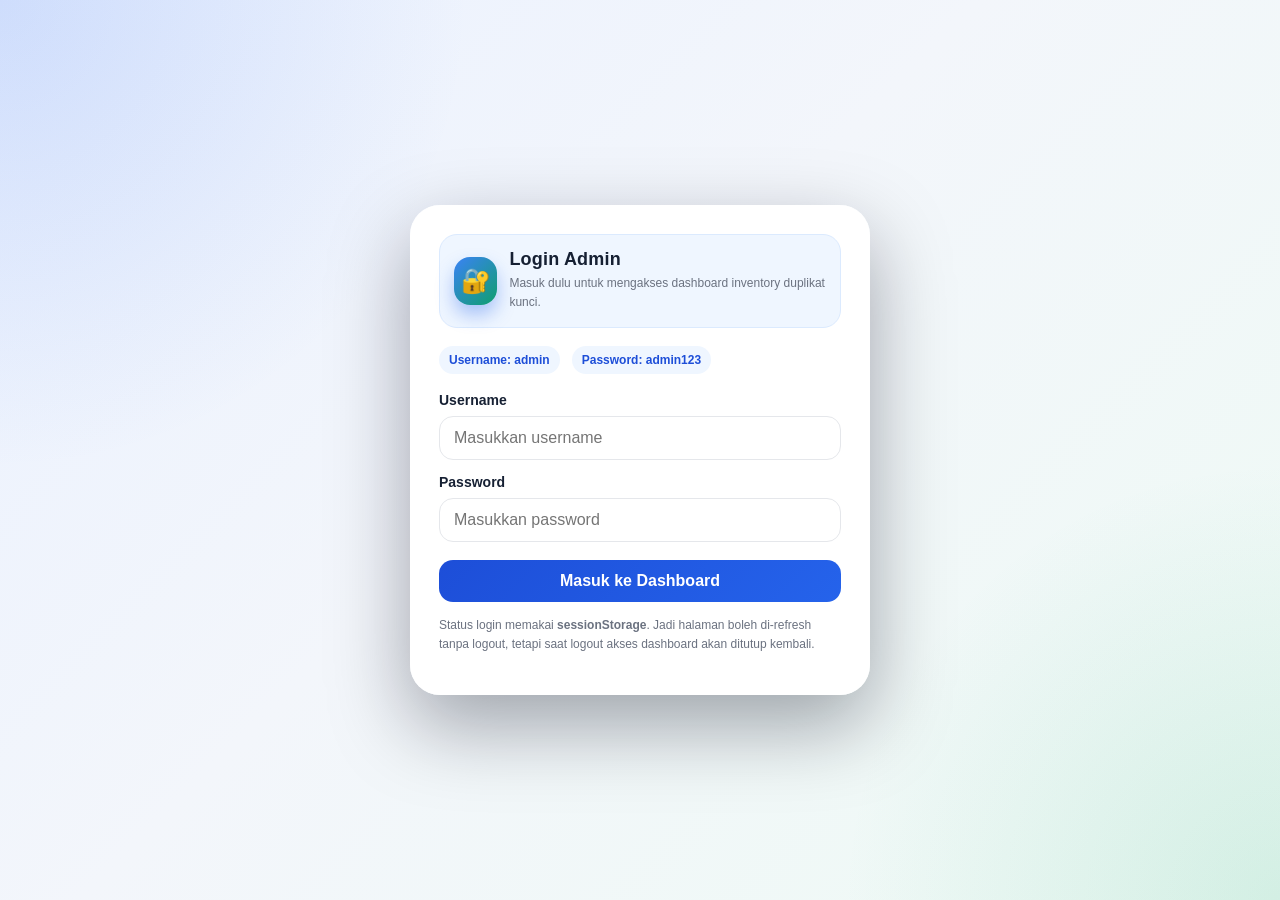
==== login.html @ 564424a2 "v2" ====
<!DOCTYPE html>
<html lang="id">
<head>
  <meta charset="UTF-8" />
  <meta name="viewport" content="width=device-width, initial-scale=1.0" />
  <title>Login Admin • KeyDup Inventory Pro</title>
  <link rel="stylesheet" href="styles.css" />
</head>
<body class="login-page">
  <main class="login-page-wrap">
    <div class="login-card">
      <div class="brand login-brand">
        <div class="brand-mark">🔐</div>
        <div>
          <h1>Login Admin</h1>
          <p>Masuk dulu untuk mengakses dashboard inventory duplikat kunci.</p>
        </div>
      </div>

      <div class="login-meta">
        <span class="pill">Username: admin</span>
        <span class="pill">Password: admin123</span>
      </div>

      <form id="loginForm">
        <div class="field">
          <label for="loginUsername">Username</label>
          <input class="input" id="loginUsername" autocomplete="username" placeholder="Masukkan username" required />
        </div>
        <div class="field" style="margin-top:14px">
          <label for="loginPassword">Password</label>
          <input class="input" id="loginPassword" type="password" autocomplete="current-password" placeholder="Masukkan password" required />
        </div>
        <button class="btn primary full" type="submit" style="margin-top:18px">Masuk ke Dashboard</button>
      </form>

      <p class="small login-note">
        Status login memakai <strong>sessionStorage</strong>. Jadi halaman boleh di-refresh tanpa logout, tetapi saat logout akses dashboard akan ditutup kembali.
      </p>
    </div>
  </main>

  <div class="toast-wrap" id="toastWrap"></div>
  <script src="auth.js"></script>
</body>
</html>
---- styles.css ----
:root{
      --bg:#f3f6fb;
      --surface:#ffffff;
      --surface-2:#f8fafc;
      --surface-3:#eef2ff;
      --text:#162033;
      --muted:#6b7280;
      --line:#e5e7eb;
      --primary:#1d4ed8;
      --primary-2:#2563eb;
      --primary-soft:#dbeafe;
      --success:#0f9f6e;
      --success-soft:#dcfce7;
      --danger:#dc2626;
      --danger-soft:#fee2e2;
      --warning:#d97706;
      --warning-soft:#ffedd5;
      --shadow:0 12px 30px rgba(15,23,42,.08);
      --radius:20px;
      --radius-sm:14px;
      --sidebar:280px;
    }
    *{box-sizing:border-box}
    html,body{height:100%}
    body{
      margin:0;
      font-family:Inter,Segoe UI,Roboto,Helvetica,Arial,sans-serif;
      color:var(--text);
      background:
        radial-gradient(circle at top left, rgba(37,99,235,.09), transparent 28%),
        radial-gradient(circle at bottom right, rgba(15,159,110,.08), transparent 26%),
        var(--bg);
    }
    button,input,select,textarea{font:inherit}
    a{text-decoration:none;color:inherit}
    .hidden{display:none !important}
    .app-shell{
      min-height:100vh;
      display:grid;
      grid-template-columns:var(--sidebar) 1fr;
    }
    .sidebar{
      position:sticky;
      top:0;
      height:100vh;
      padding:20px 16px;
      background:linear-gradient(180deg,#0f172a 0%, #14213d 100%);
      color:#fff;
      z-index:30;
      display:flex;
      flex-direction:column;
      gap:18px;
      box-shadow:20px 0 50px rgba(2,6,23,.15);
    }
    .brand{
      display:flex;
      align-items:center;
      gap:12px;
      padding:14px;
      border-radius:18px;
      background:rgba(255,255,255,.08);
      border:1px solid rgba(255,255,255,.08);
    }
    .brand-mark{
      width:48px;height:48px;border-radius:16px;
      display:grid;place-items:center;
      background:linear-gradient(135deg,#3b82f6,#0f9f6e);
      font-size:24px;
      box-shadow:0 10px 18px rgba(37,99,235,.35);
    }
    .brand h1{font-size:18px;margin:0;font-weight:800;letter-spacing:.2px}
    .brand p{margin:4px 0 0;color:rgba(255,255,255,.72);font-size:12px}
    .nav{
      display:flex;flex-direction:column;gap:8px;
      padding:6px 0;
    }
    .nav-btn{
      width:100%;
      border:none;
      background:transparent;
      color:rgba(255,255,255,.84);
      padding:14px 16px;
      border-radius:16px;
      display:flex;
      align-items:center;
      gap:12px;
      font-weight:700;
      text-align:left;
      cursor:pointer;
      transition:.2s ease;
    }
    .nav-btn:hover{background:rgba(255,255,255,.09);color:#fff}
    .nav-btn.active{
      background:linear-gradient(135deg, rgba(59,130,246,.28), rgba(15,159,110,.22));
      color:#fff;
      box-shadow:inset 0 0 0 1px rgba(255,255,255,.08);
    }
    .nav-icon{
      width:34px;height:34px;display:grid;place-items:center;
      border-radius:12px;background:rgba(255,255,255,.08);flex:none;font-size:16px
    }
    .sidebar-footer{
      margin-top:auto;
      padding:14px;
      border-radius:18px;
      background:rgba(255,255,255,.08);
      border:1px solid rgba(255,255,255,.08);
      font-size:13px;
      color:rgba(255,255,255,.74);
      line-height:1.55;
    }
    .main{
      min-width:0;
      display:flex;
      flex-direction:column;
    }
    .topbar{
      position:sticky;
      top:0;
      z-index:20;
      display:flex;
      align-items:center;
      justify-content:space-between;
      gap:14px;
      padding:16px 24px;
      background:rgba(243,246,251,.8);
      backdrop-filter:blur(14px);
      border-bottom:1px solid rgba(229,231,235,.75);
    }
    .topbar-left{display:flex;align-items:center;gap:14px;min-width:0}
    .topbar-right{display:flex;align-items:center;gap:10px;flex-wrap:wrap;justify-content:flex-end}
    .menu-btn{
      width:44px;height:44px;border:none;border-radius:14px;background:var(--surface);
      box-shadow:var(--shadow);cursor:pointer;display:none;font-size:18px
    }
    .page-title h2{margin:0;font-size:26px;line-height:1.1}
    .page-title p{margin:4px 0 0;color:var(--muted);font-size:14px}
    .content{padding:24px}
    .section{display:none;animation:fade .22s ease}
    .section.active{display:block}
    @keyframes fade{from{opacity:0;transform:translateY(6px)}to{opacity:1;transform:translateY(0)}}
    .hero-banner{
      padding:24px;
      border-radius:28px;
      background:
        linear-gradient(135deg, rgba(29,78,216,.95), rgba(15,159,110,.92)),
        linear-gradient(135deg,#1d4ed8,#0f9f6e);
      color:#fff;
      box-shadow:var(--shadow);
      display:grid;
      grid-template-columns:1.4fr .9fr;
      gap:16px;
      align-items:center;
      overflow:hidden;
      position:relative;
    }
    .hero-banner:before,
    .hero-banner:after{
      content:"";
      position:absolute;
      border-radius:50%;
      background:rgba(255,255,255,.1);
      filter:blur(4px);
    }
    .hero-banner:before{width:220px;height:220px;right:-60px;top:-80px}
    .hero-banner:after{width:160px;height:160px;left:45%;bottom:-70px}
    .hero-banner h3{margin:0;font-size:30px;line-height:1.15}
    .hero-banner p{margin:12px 0 0;color:rgba(255,255,255,.86);max-width:760px;line-height:1.6}
    .hero-actions{margin-top:18px;display:flex;gap:12px;flex-wrap:wrap}
    .hero-panel{
      background:rgba(255,255,255,.12);
      border:1px solid rgba(255,255,255,.16);
      border-radius:24px;
      padding:18px;
      position:relative;
      z-index:1;
    }
    .hero-metrics{display:grid;grid-template-columns:repeat(2,1fr);gap:14px}
    .metric-box{
      background:rgba(255,255,255,.14);
      border:1px solid rgba(255,255,255,.14);
      border-radius:18px;
      padding:14px;
    }
    .metric-box .label{font-size:12px;color:rgba(255,255,255,.76)}
    .metric-box .value{margin-top:6px;font-size:24px;font-weight:800}
    .grid{display:grid;gap:18px}
    .stats-grid{grid-template-columns:repeat(4,minmax(0,1fr));margin-top:20px}
    .summary-grid{grid-template-columns:repeat(4,minmax(0,1fr));margin-bottom:18px}
    .card{
      background:var(--surface);
      border:1px solid rgba(229,231,235,.9);
      border-radius:var(--radius);
      box-shadow:var(--shadow);
      padding:20px;
      min-width:0;
    }
    .stat-card{
      position:relative;
      overflow:hidden;
      isolation:isolate;
    }
    .stat-card:before{
      content:"";
      position:absolute;
      inset:auto -20px -20px auto;
      width:120px;height:120px;
      border-radius:50%;
      background:linear-gradient(135deg, rgba(37,99,235,.12), rgba(15,159,110,.12));
      z-index:-1;
    }
    .stat-head{display:flex;justify-content:space-between;gap:16px;align-items:flex-start}
    .stat-title{font-size:14px;color:var(--muted);font-weight:700}
    .stat-value{margin-top:14px;font-size:30px;font-weight:800;letter-spacing:-.02em}
    .badge{
      display:inline-flex;align-items:center;justify-content:center;
      padding:6px 10px;border-radius:999px;font-size:12px;font-weight:800;gap:6px
    }
    .badge.success{background:var(--success-soft);color:var(--success)}
    .badge.warning{background:var(--warning-soft);color:var(--warning)}
    .badge.danger{background:var(--danger-soft);color:var(--danger)}
    .badge.info{background:var(--primary-soft);color:var(--primary)}
    .card-header{
      display:flex;justify-content:space-between;gap:16px;align-items:center;margin-bottom:16px;flex-wrap:wrap
    }
    .card-title h3,.card-title h4{margin:0;font-size:20px}
    .card-title p{margin:6px 0 0;color:var(--muted);font-size:14px}
    .toolbar{display:flex;gap:10px;flex-wrap:wrap}
    .btn{
      border:none;
      border-radius:14px;
      padding:12px 14px;
      font-weight:800;
      cursor:pointer;
      transition:.2s ease;
      display:inline-flex;align-items:center;justify-content:center;gap:8px;
      text-decoration:none;
    }
    .btn:hover{transform:translateY(-1px)}
    .btn.primary{background:linear-gradient(135deg,var(--primary),var(--primary-2));color:#fff}
    .btn.secondary{background:var(--surface-2);color:var(--text);border:1px solid var(--line)}
    .btn.success{background:linear-gradient(135deg,#16a34a,#0f9f6e);color:#fff}
    .btn.danger{background:linear-gradient(135deg,#ef4444,#dc2626);color:#fff}
    .btn.warning{background:linear-gradient(135deg,#f59e0b,#d97706);color:#fff}
    .btn.ghost{background:transparent;color:var(--text);border:1px solid var(--line)}
    .btn.small{padding:9px 12px;border-radius:12px;font-size:13px}
    .btn.full{width:100%}
    .two-col{display:grid;grid-template-columns:1fr 1.3fr;gap:18px}
    .three-col{display:grid;grid-template-columns:repeat(3,minmax(0,1fr));gap:18px}
    .form-grid{display:grid;grid-template-columns:repeat(2,minmax(0,1fr));gap:14px}
    .form-grid.three{grid-template-columns:repeat(3,minmax(0,1fr))}
    .form-grid.four{grid-template-columns:repeat(4,minmax(0,1fr))}
    .field{display:flex;flex-direction:column;gap:8px}
    .field label{font-weight:800;font-size:14px}
    .field .hint{font-size:12px;color:var(--muted)}
    .input, .select, .textarea{
      width:100%;
      border:1px solid var(--line);
      background:#fff;
      border-radius:14px;
      padding:12px 14px;
      color:var(--text);
      outline:none;
      transition:.2s ease;
    }
    .textarea{min-height:100px;resize:vertical}
    .input:focus,.select:focus,.textarea:focus{
      border-color:rgba(37,99,235,.45);
      box-shadow:0 0 0 4px rgba(37,99,235,.12);
    }
    .form-actions{display:flex;gap:12px;flex-wrap:wrap;margin-top:12px}
    .table-wrap{
      overflow:auto;
      border:1px solid var(--line);
      border-radius:18px;
      background:#fff;
    }
    table{
      width:100%;
      border-collapse:collapse;
      min-width:760px;
    }
    th,td{
      padding:14px 12px;
      border-bottom:1px solid #eef2f7;
      text-align:left;
      vertical-align:top;
      font-size:14px;
    }
    th{
      background:#f8fafc;
      color:#475569;
      font-size:12px;
      text-transform:uppercase;
      letter-spacing:.08em;
      position:sticky;
      top:0;
      z-index:1;
    }
    tbody tr:hover{background:#fbfdff}
    .empty-state{
      text-align:center;
      color:var(--muted);
      padding:32px 20px;
    }
    .muted{color:var(--muted)}
    .pill{
      display:inline-flex;align-items:center;gap:6px;
      padding:7px 10px;border-radius:999px;font-size:12px;font-weight:800;
      background:var(--surface-3);color:var(--primary)
    }
    .small{font-size:12px}
    .stack{display:flex;flex-direction:column;gap:6px}
    .list-plain{display:flex;flex-direction:column;gap:12px}
    .list-row{
      display:flex;align-items:flex-start;justify-content:space-between;
      gap:14px;padding:12px 14px;border:1px solid var(--line);border-radius:16px;background:#fff
    }
    .kpi-note{margin-top:10px;color:var(--muted);font-size:13px}
    .section-gap{margin-top:18px}
    .search-panel{
      display:grid;grid-template-columns:2fr 1fr 1fr;gap:12px;margin-bottom:14px
    }
    .section-headline{
      display:flex;justify-content:space-between;gap:16px;align-items:center;flex-wrap:wrap;margin-bottom:18px
    }
    .login-overlay{
      position:fixed;inset:0;z-index:100;
      background:linear-gradient(135deg, rgba(15,23,42,.9), rgba(29,78,216,.72));
      display:flex;align-items:center;justify-content:center;padding:20px;
    }
    .login-card{
      width:min(460px,100%);
      background:rgba(255,255,255,.98);
      border:1px solid rgba(255,255,255,.25);
      border-radius:30px;
      box-shadow:0 30px 80px rgba(2,6,23,.35);
      padding:28px;
    }
    .login-card h2{margin:0;font-size:32px}
    .login-card p{color:var(--muted);line-height:1.6}
    .login-meta{
      display:flex;gap:12px;flex-wrap:wrap;margin:18px 0;
    }
    .login-meta .pill{background:#eff6ff}
    .backdrop{
      position:fixed;inset:0;background:rgba(2,6,23,.45);z-index:25;
      opacity:0;pointer-events:none;transition:.2s ease
    }
    .backdrop.show{opacity:1;pointer-events:auto}
    .toast-wrap{
      position:fixed;right:18px;bottom:18px;z-index:120;
      display:flex;flex-direction:column;gap:12px;max-width:min(380px,calc(100vw - 32px));
    }
    .toast{
      background:#fff;border:1px solid var(--line);box-shadow:var(--shadow);
      border-left:5px solid var(--primary);
      border-radius:16px;padding:14px 14px 14px 16px;
      animation:slideIn .22s ease;
    }
    .toast.success{border-left-color:var(--success)}
    .toast.error{border-left-color:var(--danger)}
    .toast.warning{border-left-color:var(--warning)}
    @keyframes slideIn{from{opacity:0;transform:translateX(24px)}to{opacity:1;transform:translateX(0)}}
    .split-actions{display:flex;flex-wrap:wrap;gap:10px}
    .actions-cell{display:flex;gap:8px;flex-wrap:wrap}
    .subtext{display:block;color:var(--muted);font-size:12px;margin-top:4px}
    .no-print{display:inline-flex}
    @media (max-width:1200px){
      .stats-grid,.summary-grid{grid-template-columns:repeat(2,minmax(0,1fr))}
      .two-col,.three-col{grid-template-columns:1fr}
      .hero-banner{grid-template-columns:1fr}
    }
    @media (max-width:900px){
      .app-shell{grid-template-columns:1fr}
      .sidebar{
        position:fixed;
        left:0;top:0;bottom:0;
        transform:translateX(-100%);
        transition:.25s ease;
        width:min(86vw,320px);
      }
      .sidebar.show{transform:translateX(0)}
      .menu-btn{display:grid;place-items:center}
      .content{padding:18px}
      .topbar{padding:14px 18px}
      .form-grid,.form-grid.three,.form-grid.four,.search-panel{grid-template-columns:1fr}
    }
    @media (max-width:640px){
      .stats-grid,.summary-grid{grid-template-columns:1fr}
      .page-title h2{font-size:22px}
      .hero-banner h3{font-size:24px}
      .topbar-right{width:100%;justify-content:flex-start}
      .toolbar,.form-actions,.split-actions{width:100%}
      .btn{flex:1 1 auto}
      .login-card{padding:24px}
    }
    @media print{
      .no-print,.sidebar,.topbar,.login-overlay,.toast-wrap,.backdrop{display:none !important}
      .app-shell{display:block}
      .section{display:block !important}
      body{background:#fff}
      .content{padding:0}
      .card{box-shadow:none;border:1px solid #ddd}
    }

.login-page{
  min-height:100vh;
}
.login-page-wrap{
  min-height:100vh;
  display:flex;
  align-items:center;
  justify-content:center;
  padding:24px;
  background:
    radial-gradient(circle at top left, rgba(37,99,235,.14), transparent 30%),
    radial-gradient(circle at bottom right, rgba(15,159,110,.12), transparent 28%),
    linear-gradient(135deg, #eaf1ff 0%, #f3f6fb 45%, #eefaf4 100%);
}
.login-page .login-card{
  width:min(460px,100%);
}
.login-brand{
  background:#eff6ff !important;
  color:var(--text) !important;
  border-color:#dbeafe !important;
}
.login-brand h1{
  margin:0;
  color:var(--text);
}
.login-brand p{
  margin:4px 0 0;
  color:var(--muted);
}
.login-note{
  margin-top:14px;
}
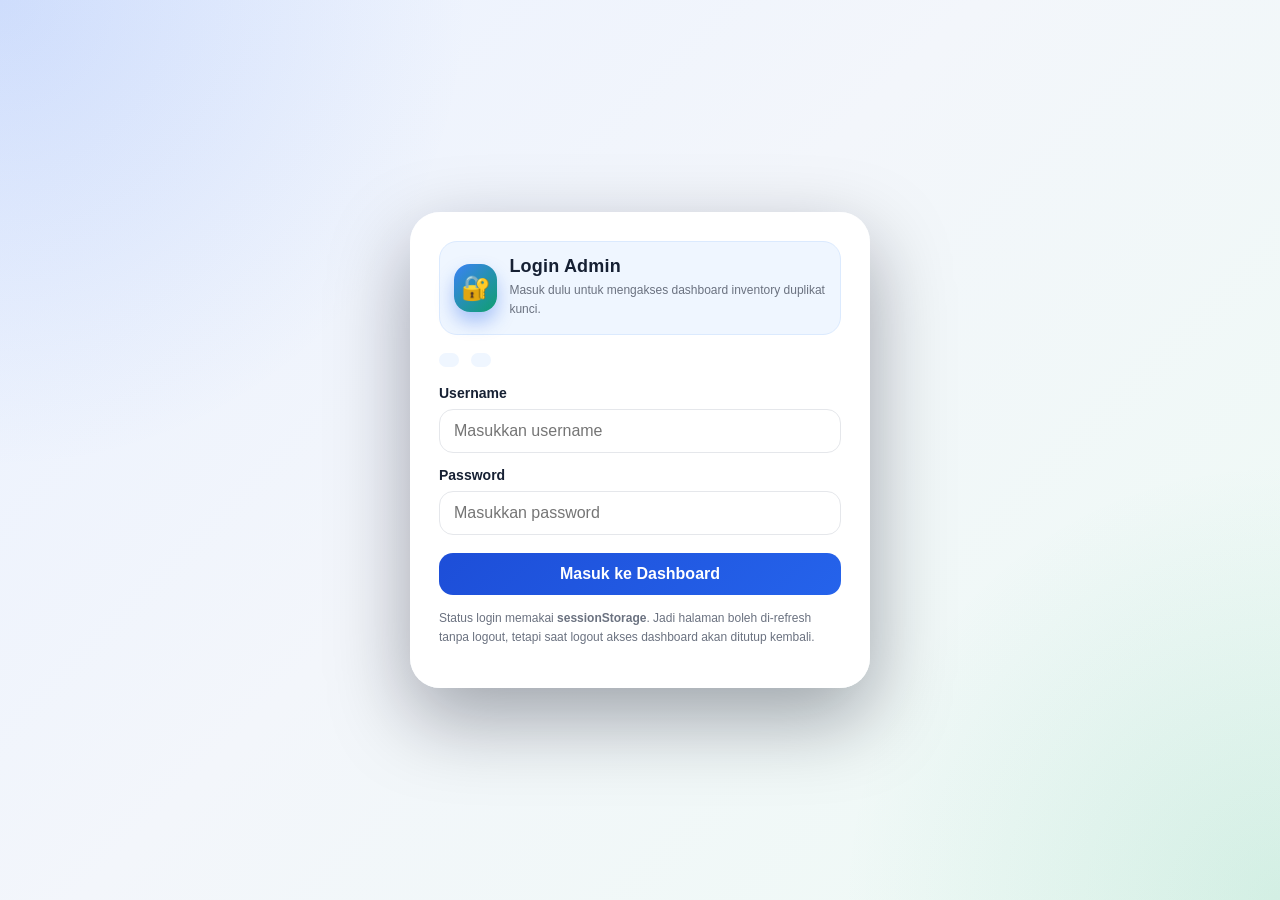
==== commit bbfca978: "Update login.html" ====
--- a/login.html
+++ b/login.html
@@ -18,8 +18,8 @@
       </div>
 
       <div class="login-meta">
-        <span class="pill">Username: admin</span>
-        <span class="pill">Password: admin123</span>
+        <span class="pill"></span>
+        <span class="pill"></span>
       </div>
 
       <form id="loginForm">
